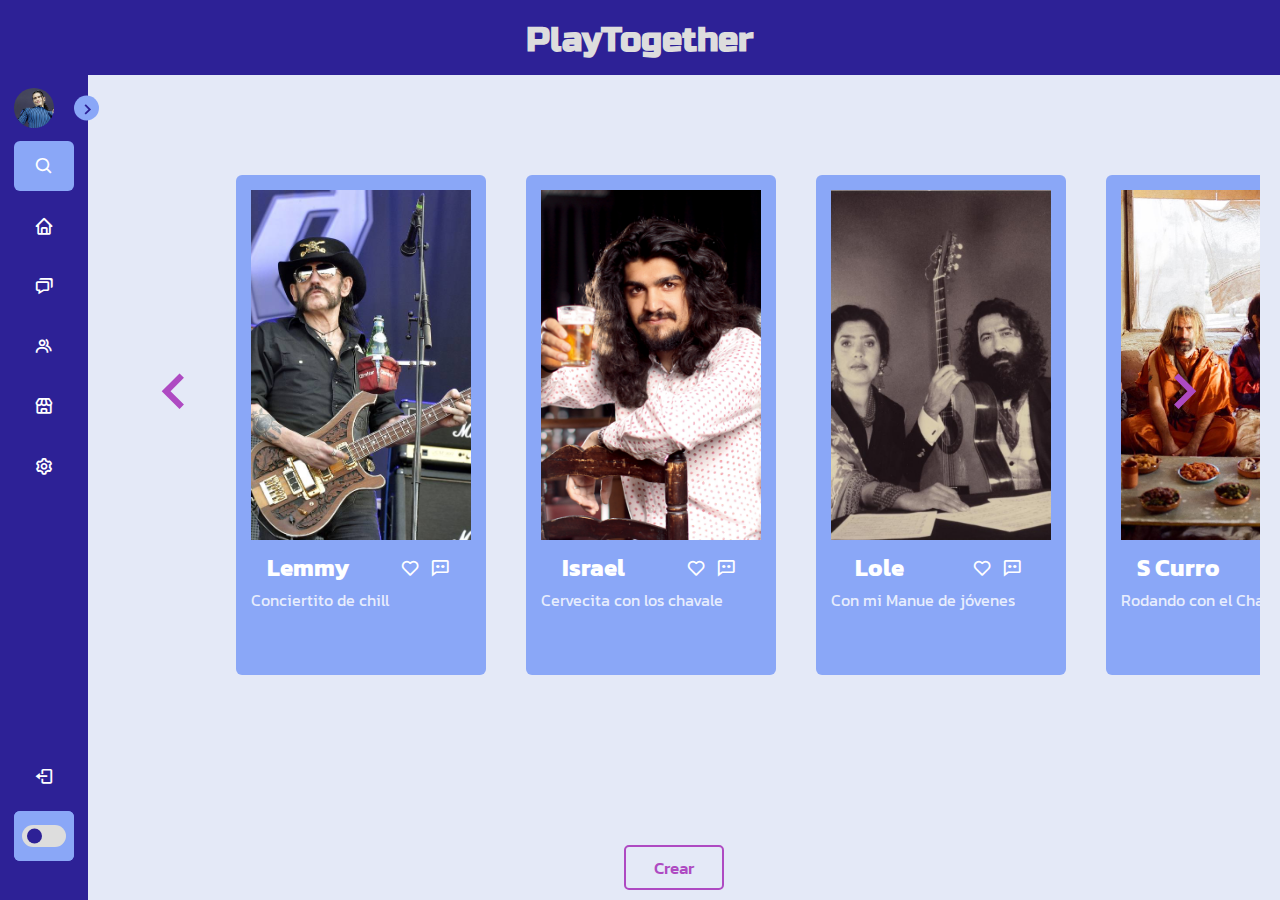
==== index.html @ 4ceff741 "Add files via upload" ====
<!DOCTYPE html>
<html lang="es">

<head>
  <meta charset="UTF-8">
  <meta http-equiv="X-UA-Compatible" content="IE=edge">
  <meta name="viewport" content="width=device-width, initial-scale=1.0">
  <link href='https://unpkg.com/boxicons@2.1.4/css/boxicons.min.css' rel='stylesheet'>
  <link rel="stylesheet" href="style.css">
  <title>NavBar</title>
</head>

<body>
  <!--HEADER-->
  <header class="cabecera">
    <h1>PlayTogether</h1>
  </header>
  <nav class="sidebar close">
    <header class="nav">
      <div class="image-text">
        <span class="image">
          <img src="img/user0.jpg" alt="user">
        </span>

        <div class="text header-text">
          <span class="name">Rosalia</span>
          <span class="profession">Motomami</span>
        </div>
      </div>

      <i class='bx bx-chevron-right toggle'></i>

    </header>

    <!--SIDEBAR-->

    <div class="menu-bar">
      <div class="menu">
        <ul>
        <li class="buscador">
          <i class='bx bx-search icon'></i>
          <input type="search" placeholder="Buscar...">
        </li>
      </ul>
        <ul class="menu-links">
          <li class="nav link">
            <a href="index.html">
              <i class='bx bx-home icon'></i>
              <span class="text nav-text">Inicio</span>
            </a>
          </li>
          <li class="nav link">
            <a href="#">
              <i class='bx bx-chat icon'></i>
              <span class="text nav-text">Mensajes</span>
            </a>
          </li>
          <li class="nav link">
            <a href="grupos.html">
              <i class='bx bx-group icon'></i>
              <span class="text nav-text">Grupos</span>
            </a>
          </li>
          <li class="nav link">
            <a href="#">
              <i class='bx bx-store icon'></i>
              <span class="text nav-text">Mercadillo</span>
            </a>
          </li>
          <li class="nav link">
            <a href="config.html">
              <i class='bx bx-cog icon'></i>
              <span class="text nav-text">Configuración</span>
            </a>
          </li>
        </ul>
      </div>

      <div class="bottom-content">
        <ul>
        <li class="">
          <a href="#">
            <i class="bx bx-log-out icon"></i>
            <span class="text nav-text">Salir</span>
          </a>
        </li>
      </ul>
      <ul>
        <li class="mode">
          <div class="moon-sun">
            <i class="bx bx-moon icon moon"></i>
            <i class="bx bx-sun icon sun"></i>
          </div>
          <span class="mode-text text">Modo Oscuro</span>

          <div class="toggle-switch">
            <span class="switch"></span>
          </div>
        </li>
      </ul>
      </div>
    </div>
  </nav>
  <div class="home">
    <!--SLIDER INICIO-->
    <section class="fotos">
      <i class="bx bx-chevron-left arrow left"></i>
      <button class="pre-btn"></button>
      <i class="bx bx-chevron-right arrow right"></i>
      <button class="nxt-btn"></button>
      <div class="fotos-container">
        <div class="fotos-card">
          <div class="fotos-image">
            <a href="img/user1.jpg">
              <img src="img/user1.jpg" class="fotos-thumb" alt="">
            </a>
          </div>
          <div class="fotos-info">
            <div class="fotos-header">
              <h2 class="fotos-user">Lemmy </h2>
              <div class="fotos-icon">
                <i class='bx bx-heart like'></i>
                <i class='bx bx-comment-dots comment'></i>
              </div>
            </div>
            <p class="fotos-short-description">Conciertito de chill</p>
          </div>
        </div>
        <div class="fotos-card">
          <div class="fotos-image">
            <a href="img/user2.jpg">
              <img src="img/user2.jpg" class="fotos-thumb" alt="">
            </a>
          </div>
          <div class="fotos-info">
            <div class="fotos-header">
              <h2 class="fotos-user">Israel</h2>
              <div class="fotos-icon">
                <i class='bx bx-heart like'></i>
                <i class='bx bx-comment-dots comment'></i>
              </div>
            </div>
            <p class="fotos-short-description">Cervecita con los chavale</p>
          </div>
        </div>
        <div class="fotos-card">
          <div class="fotos-image">
            <a href="img/user3.jpg">
              <img src="img/user3.jpg" class="fotos-thumb" alt="">
            </a>
          </div>
          <div class="fotos-info">
            <div class="fotos-header">
              <h2 class="fotos-user">Lole</h2>
              <div class="fotos-icon">
                <i class='bx bx-heart like'></i>
                <i class='bx bx-comment-dots comment'></i>
              </div>
            </div>
            <p class="fotos-short-description">Con mi Manue de jóvenes</p>
          </div>
        </div>
        <div class="fotos-card">
          <div class="fotos-image">
            <a href="img/user4.jpg">
              <img src="img/user4.jpg" class="fotos-thumb" alt="">
            </a>
          </div>
          <div class="fotos-info">
            <div class="fotos-header">
              <h2 class="fotos-user">S Curro</h2>
              <div class="fotos-icon">
                <i class='bx bx-heart like'></i>
                <i class='bx bx-comment-dots comment'></i>
              </div>
            </div>
            <p class="fotos-short-description">Rodando con el Chaparro</p>
          </div>
        </div>
        <div class="fotos-card">
          <div class="fotos-image">
            <a href="img/user5.jpg">
              <img src="img/user5.jpg" class="fotos-thumb" alt="">
            </a>
          </div>
          <div class="fotos-info">
            <div class="fotos-header">
              <h2 class="fotos-user">Al Cisneros</h2>
              <div class="fotos-icon">
                <i class='bx bx-heart like'></i>
                <i class='bx bx-comment-dots comment'></i>
              </div>
            </div>
            <p class="fotos-short-description">Me faltan mástiles hehe</p>
          </div>
        </div>
        <div class="fotos-card">
          <div class="fotos-image">
            <a href="img/user6.jpg">
              <img src="img/user6.jpg" class="fotos-thumb" alt="">
            </a>
          </div>
          <div class="fotos-info">
            <div class="fotos-header">
              <h2 class="fotos-user">Nacio</h2>
              <div class="fotos-icon">
                <i class='bx bx-heart like'></i>
                <i class='bx bx-comment-dots comment'></i>
              </div>
            </div>
            <p class="fotos-short-description">Primer concierto ;)</p>
          </div>
        </div>
        <div class="fotos-card">
          <div class="fotos-image">
            <a href="img/user7.jpg">
              <img src="img/user7.jpg" class="fotos-thumb" alt="">
            </a>
          </div>
          <div class="fotos-info">
            <div class="fotos-header">
              <h2 class="fotos-user">Manolo Sanlúcar</h2>
              <div class="fotos-icon">
                <i class='bx bx-heart like'></i>
                <i class='bx bx-comment-dots comment'></i>
              </div>
            </div>
            <p class="fotos-short-description">Por siempre maestro</p>
          </div>
        </div>
        <div class="fotos-card">
          <div class="fotos-image">
            <a href="img/user8.jpg">
              <img src="img/user8.jpg" class="fotos-thumb" alt="">
            </a>
          </div>
          <div class="fotos-info">
            <div class="fotos-header">
              <h2 class="fotos-user">blasfem0</h2>
              <div class="fotos-icon">
                <i class='bx bx-heart like'></i>
                <i class='bx bx-comment-dots comment'></i>
              </div>
            </div>
            <p class="fotos-short-description">Cuidando la viña</p>
          </div>
        </div>
        <div class="fotos-card">
          <div class="fotos-image">
            <a href="img/user9.jpg">
              <img src="img/user9.jpg" class="fotos-thumb" alt="">
            </a>
          </div>
          <div class="fotos-info">
            <div class="fotos-header">
              <h2 class="fotos-user">Mj Llergo</h2>
              <div class="fotos-icon">
                <i class='bx bx-heart like'></i>
                <i class='bx bx-comment-dots comment'></i>
              </div>
            </div>
            <p class="fotos-short-description">Oleee mi Goyaa :D</p>
          </div>
        </div>
        <div class="fotos-card">
          <div class="fotos-image">
            <a href="img/user10.jpg">
              <img src="img/user10.jpg" class="fotos-thumb" alt="">
            </a>
          </div>
          <div class="fotos-info">
            <div class="fotos-header">
              <h2 class="fotos-user">Antonio</h2>
              <div class="fotos-icon">
                <i class='bx bx-heart like'></i>
                <i class='bx bx-comment-dots comment'></i>
              </div>
            </div>
            <p class="fotos-short-description">Mejor que en brazos</p>
          </div>
        </div>
        <div class="fotos-card">
          <div class="fotos-image">
            <a href="img/user11.jpg">
              <img src="img/user11.jpg" class="fotos-thumb" alt="">
            </a>
          </div>
          <div class="fotos-info">
            <div class="fotos-header">
              <h2 class="fotos-user">Morente</h2>
              <div class="fotos-icon">
                <i class='bx bx-heart like'></i>
                <i class='bx bx-comment-dots comment'></i>
              </div>
            </div>
            <p class="fotos-short-description">Por mi barrio...</p>
          </div>
        </div>
      </div>
    </section>
    <button class="btn-crear">Crear</button>
  </div>
  <script src="script.js"></script>
</body>

</html>
---- style.css ----
@import url('https://fonts.googleapis.com/css2?family=Kanit:wght@300;400;500;600;700&display=swap');

@import url('https://fonts.googleapis.com/css2?family=Kanit:wght@300;400;500;600;700&family=Russo+One&display=swap');


* {
    margin: 0;
    padding: 0;
    box-sizing: border-box;
    scrollbar-width: none;
}

:root {
    /* COLORES */
    --body-color: #E4E9F7;
    --sidebar-color: #2d2196;
    --primary-color: #8aa7f7;
    --primary-color-light: #8aa7f7;
    --second-color:#ae4ac2;
    --toggle-color: #DDD;
    --text-color: #ffffff;
    --text2-color: #2d2196;

    /* TRANSICIONES */
    --tran-02: all 0.2s ease;
    --tran-03: all 0.3s ease;
    --tran-04: all 0.4s ease;
    --tran-05: all 0.5s ease;
}

header.cabecera{
    position: fixed;
    top: 0;
    left: 0;
    width: 100%;
    height: 75px;
    text-align: center;
    background: var(--sidebar-color);
    color: var(--toggle-color);
    font-size: 17px;
    transition: var(--tran-05);
    z-index: 100;
}

header h1{
    margin-top: 20px;
    font-family: 'Russo One', sans-serif;
}

body {
    font-family: 'Kanit', sans-serif;
    height: 100vh;
    background: var(--body-color);
    transition: var(--tran-03);
}

body.dark{
    --body-color: #18191a;
    --sidebar-color: #242526;
    --primary-color: #3a3b3c;
    --primary-color-light: #3a3b3c;
    --second-color:#fff;
    --toggle-color: #fff;
    --text-color: #ccc;
    --text2-color: #ccc;
}

/* SIDEBAR */
.sidebar {
    position: fixed;
    bottom: 0;
    left: 0;
    height: calc(100% - 75px);
    width: 250px;
    padding: 10px 14px;
    background: var(--sidebar-color);
    transition: var(--tran-05);
    z-index: 100;
}

.sidebar.close{
    width: 88px;
}

/* CSS REUSABLE */
.sidebar .text {
    font-size: 16px;
    font-weight: 500;
    color: var(--text-color);
    transition: var(--tran-05);
    white-space: nowrap;
    opacity: 1;
}

.sidebar.close .text{
    opacity: 0;
}

.sidebar .image {
    min-width: 60px;
    display: flex;
    align-items: center;
}

.sidebar li {
    height: 50px;
    margin-top: 10px;
    list-style: none;
    display: flex;
    align-items: center;
}

.sidebar li .icon {
    display: flex;
    align-items: center;
    justify-content: center;
    min-width: 60px;
    font-size: 20px;
}

.sidebar li .icon,
.sidebar li .text {
    color: var(--text-color);
    transition: var(--tran-02);
}

.sidebar header{
    position: relative;
}



.sidebar .image-text img {
    width: 40px;
    height: 40px;
    object-fit: cover;
    border-radius: 50%;
}

.sidebar header .image-text {
    display: flex;
    align-items: center;

}

header .image-text .header-text {
    display: flex;
    flex-direction: column;
}

.header-text .name {
    font-weight: 600;
}


.header-text .profession {
    margin-top: -2px;
}

.sidebar header .toggle {
    position: absolute;
    top: 50%;
    right: -25px;
    transform: translateY(-50%)  rotate(180deg);
    height: 25px;
    width: 25px;
    background: var(--primary-color);
    display: flex;
    align-items: center;
    justify-content: center;
    border-radius: 50%;
    color: var(--sidebar-color);
    font-size: 22px;
    z-index: 200;
}

.sidebar.close header .toggle{
    transform: translateY(-50%);
}

body.dark .sidebar header .toggle{
    color: var(--text-color);
}

.sidebar .buscador {
    background: var(--primary-color-light);
    border-radius: 6px;
}

.buscador input {
    height: 100%;
    width: 100%;
    outline: none;
    border: none;
    border-radius: 6px;
    background: var(--primary-color-light);
    color: var(--text-color);
}

.sidebar li a{
    height: 100%;
    width: 100%;
    display: flex;
    align-items: center;
    text-decoration: none;
    border-radius: 6px;
    transition: var(--tran-04);
}

.sidebar li a:hover{
    background: var(--primary-color);
}

.sidebar li a:hover .icon,
.sidebar li a:hover .text{
    color: var(--sidebar-color);
}

body.dark .sidebar li a:hover .icon,
body.dark .sidebar li a:hover .text{
    color: var(--text-color);
}

.sidebar .menu-bar{
    height: calc(100% - 75px);
    display: flex;
    flex-direction: column;
    justify-content: space-between;
}

.sidebar .nav-links li .sub-menu{
  padding: 6px 6px 14px 80px;
  margin-top: -10px;
  background: #1d1b31;
  display: none;
}
.sidebar .nav-links li.showMenu .sub-menu{
  display: block;
}
.sidebar .nav-links li .sub-menu a{
  color: #fff;
  font-size: 15px;
  padding: 5px 0;
  white-space: nowrap;
  opacity: 0.6;
  transition: all 0.3s ease;
}
.sidebar .nav-links li .sub-menu a:hover{
  opacity: 1;
}
.sidebar.close .nav-links li .sub-menu{
  position: absolute;
  left: 100%;
  top: -10px;
  margin-top: 0;
  padding: 10px 20px;
  border-radius: 0 6px 6px 0;
  opacity: 0;
  display: block;
  pointer-events: none;
  transition: 0s;
}
.sidebar.close .nav-links li:hover .sub-menu{
  top: 0;
  opacity: 1;
  pointer-events: auto;
  transition: all 0.4s ease;
}
.sidebar .nav-links li .sub-menu .link_name{
  display: none;
}
.sidebar.close .nav-links li .sub-menu .link_name{
  font-size: 18px;
  opacity: 1;
  display: block;
}
.sidebar .nav-links li .sub-menu.blank{
  opacity: 1;
  pointer-events: auto;
  padding: 3px 20px 6px 16px;
  opacity: 0;
  pointer-events: none;
}
.sidebar .nav-links li:hover .sub-menu.blank{
  top: 50%;
  transform: translateY(-50%);
}

.menu-bar .mode{
    position: relative;
    border-radius: 6px;
    background: var(--primary-color-light);
}

.menu-bar .mode .moon-sun{
    height: 50px;
    width: 60px;
    display: flex;
    align-items: center;
}

.menu-bar .mode i{
    position: absolute;
    transition: var(--tran-03);
}

.menu-bar .mode i.sun{
    opacity: 0;
}

body.dark .menu-bar .mode i.sun{
    opacity: 1;
}

body.dark .menu-bar .mode i.moon{
    opacity: 0;
}

.menu-bar .mode .toggle-switch{
    position: absolute;
    right: 0;
    display: flex;
    align-items: center;
    justify-content: center;
    height: 100%;
    min-width: 60px;
    cursor: pointer;
    border-radius: 6px;
    background: var(--primary-color-light);

}

.toggle-switch .switch{
    position: relative;
    height: 22px;
    width: 44px;
    border-radius: 25px;
    background: var(--toggle-color);
}

.switch::before{
    content: '';
    position: absolute;
    height: 15px;
    width: 15px;
    border-radius: 50%;
    top: 50%;
    left: 5px;
    transform: translateY(-50%);
    background: var(--sidebar-color);
    transition: var(--tran-04);
}


body.dark .switch::before{
    left: 24px;
}

.home{
    position: relative;
    bottom: 0;
    height: 100%;
    left: 250px;
    width: calc(100% - 250px);
    transition: var(--tran-05);
}

.home .text{
    font-size: 30px;
    font-weight: 500;
    color: var(--text-color);
    padding: 8px 40px;
    width: calc(100% - 88px);
}

.sidebar.close ~ .home{
    left: 88px;
    width: calc(100% - 88px);

}


/* SLICER INICIO */

.content {
    width: 100%;
    position: absolute;
    top: 50%;
    transform: translateY(-50%);
    text-align: center;
    color: #fff;
  }

  .content h1 {
    font-size: 70px;
    margin-top: 80px;
  }

  .content p {
    margin: 20px auto;
    font-weight: 100;
    line-height: 25px;
  }


  /* FOTOS */

  .fotos {
    position: relative;
    overflow: hidden;
    padding: 20px;
    padding-top: 175px;
  }

  .fotos-container {
    padding: 0 10vw;
    display: flex;
    overflow-x: auto;
    scroll-behavior: smooth;
  }

  .fotos-container::-webkit-scrollbar {
    display: none;
  }

  .fotos-card {
    flex: 0 0 auto;
    width: 250px;
    height: 500px;
    margin-right: 40px;
    padding: 15px;
    background-color: var(--primary-color);
    border-radius: 6px;
  }

  .fotos-image {
    position: relative;
    width: 100%;
    height: 350px;
    overflow: hidden;
  }

  .fotos-thumb {
    width: 100%;
    height: 100%;
    object-fit: cover;
  }

  .fotos-info {
    width: 100%;
    height: 100px;
    padding-top: 10px;
  }

  .fotos-header{
    display: flex;
    justify-content: space-around;
  }

  .fotos-user {
    color: var(--text-color);

  }

  .fotos-short-description {
    width: 100%;
    height: 20px;
    line-height: 20px;
    word-wrap: break-word;
    overflow: hidden;
    opacity: 0.8;
    margin: 5px 0;
    color: var(--text-color);
  }

  .fotos-icon{
    display: flex;
    color: var(--text-color);
    font-size: 20px;
    align-items: center;
    justify-content: center;
    padding-left: 15px;
  }

  .fotos-icon .bx{
    margin: 5px;
  }

  .fotos.icon i.like{
    padding: 10px;
  }

  .fotos.icon i.comment{
    padding: 10px;
  }

  .fotos .arrow{
    font-size: 75px;
    color: var(--second-color);
    position: absolute;
    padding-top: 15%;
    z-index: 7;
  }

  .fotos .arrow {
    padding-right: 10px;
  }

  .fotos i.right{
    right: 50px;
  }

  .fotos i.left{
    left: 50px;
  }


  .pre-btn,
  .nxt-btn {
    border: none;
    width: 10vw;
    height: 100%;
    position: absolute;
    top: 0;
    display: flex;
    justify-content: center;
    align-items: center;
    cursor: pointer;
    z-index: 8;
    opacity: 0;
  }

  .pre-btn {
    left: 50px;
    transform: rotate(180deg);
  }

  .nxt-btn {
    right: 50px;
  }

  .pre-btn img,
  .nxt-btn img {
    opacity: 0.2;
  }

  .pre-btn:hover img,
  .nxt-btn:hover img {
    opacity: 1;
  }

  .btn-crear{
    position: relative;
    margin-top: 150px;
    margin-left: 45%;
    width: 100px;
    height: 45px;
    border: none;
    font-size: 17px;
    font-weight: 500;
    background: var(--body-color);
    color: var(--second-color);
    border: 2px solid var(--second-color);
    border-radius: 5px;
    cursor: pointer;
    text-decoration: none;
    text-align: center;
    font-family: 'Kanit', sans-serif;
  }


  /* CONF BAR */

  .panel{
    position: relative;
    top: 0;
  }

  .conf{
    position: fixed;
    top: 0;
    left: 255px;
    width: 250px;
    transition: var(--tran-05);
    margin-top: 200px;
  }


  .conf-bar{
    width: 250px;
  }

  .conf-bar .text {
    font-size: 16px;
    font-weight: 500;
    color: var(--text-color);
    transition: var(--tran-05);
    white-space: nowrap;
    opacity: 1;
  }

  .conf-bar li {
    height: 50px;
    margin-top: 10px;
    list-style: none;
    display: flex;
    align-items: center;
  }

  .conf-bar li .icon {
    display: flex;
    align-items: center;
    justify-content: center;
    min-width: 60px;
    font-size: 20px;
  }

  .conf-bar li .icon,
  .conf-bar li .text {
    color: var(--text2-color);
    transition: var(--tran-02);
  }

  .conf-bar li a{
    height: 100%;
    width: 100%;
    display: flex;
    align-items: center;
    text-decoration: none;
    border-radius: 6px;
    transition: var(--tran-04);
  }

  .conf-bar li a:hover{
    background: var(--primary-color);
  }

  .config{
    position: fixed;
    width: 450px;
    border-radius: 16px;
    top: 180px;
    left: 730px;
    color: var(--text2-color);
  }


  .form-musica select{
    position: relative;
    width: 150px;
    height: 40px;
    background-color: var(--primary-color);
    border-radius: 5px;
    border: none;
    margin-left: 20px;
    text-align: center;
    font-family: 'Kanit', sans-serif;
    color: var(--text2-color);
    margin-bottom: 15px;
  }

  .form-musica select option{
    text-align: center;
    font-family: 'Kanit', sans-serif;
    color: var(--text2-color);
  }

  .guardar-button{
    margin-top: 50px;
    margin-left: 150px;
  }

  .guardar-button a{
    font-family: 'Kanit', sans-serif;
    margin-top: 13px;
    height: 45px;
    border: none;
    font-size: 17px;
    font-weight: 400;
    background: var(--sidebar-color);
    color:  var(--text-color);
    border-radius: 5px;
    cursor: pointer;
    text-decoration: none;
    text-align: center;
    padding: 10px;
    justify-content: space-between;
  }

/*LOGIN REG*/


.reg{
  position: fixed;
  background: #fff;
  width: 450px;
  border-radius: 16px;
  box-shadow: 0 0 128px 0 rgba(0, 0, 0, 0.1),
  0 32px 64px -48px rgba(0, 0, 0, 0.5);
  top: 250px;
  left: 400px;
  color: var(--text2-color);
}

.log{
  position: fixed;
  background: #fff;
  width: 450px;
  border-radius: 16px;
  box-shadow: 0 0 128px 0 rgba(0, 0, 0, 0.1),
  0 32px 64px -48px rgba(0, 0, 0, 0.5);
  top: 250px;
  left: 1050px;
  color: var(--text2-color);
}


.form{
  padding: 25px 30px;
}

.form header{
  font-size: 25px;
  font-weight: 600;
  padding-bottom: 10px;
  border-bottom: 1px solid #e6e6e6;
}

.form form{
  margin: 20px 0;
}


.form form .name-details{
  display: flex;
}

.form .name-details .field:first-child{
  margin-right: 10px;
}

.form .name-details .field:last-child{
  margin-left: 10px;
}

.form form .field{
  display: flex;
  position: relative;
  flex-direction: column;
  margin-bottom: 10px;
}

.form form .field label{
  margin-bottom: 2px;
}

.form form .field input{
  outline: none;
}

.form form .input input{
  height: 40px;
  width: 100%;
  font-size: 16px;
  padding: 0 10px;
  border: 1px solid #ccc;
  border-radius: 5px;
}


.form form .button a{
  font-family: 'Kanit', sans-serif;
  margin-top: 13px;
  height: 45px;
  border: none;
  font-size: 17px;
  font-weight: 400;
  background: var(--sidebar-color);
  color:  var(--text-color);
  border-radius: 5px;
  cursor: pointer;
  text-decoration: none;
  text-align: center;
  padding: 10px;
}


.form .link{
  text-align: center;
  margin: 10px 0;
  font-size: 17px;
}

.form .link a{
  color: var(--sidebar-color);
}

.form .link a:hover{
  text-decoration: underline;
}


/*GRUPOS*/
.home .grupos{
  justify-content: center;
}

.grupos {
  position: absolute;
  overflow: hidden;
  padding: 20px;
  padding-top: 175px;
  margin-left: 200px;
}

.grupos-container {
  padding: 0 10vw;
  overflow-x: auto;
  scroll-behavior: smooth;
  flex-direction: column;
}

.grupos-container::-webkit-scrollbar {
  display: none;
}

.grupos-card {
  display: flex;
  width: 900px;
  height: 250px;
  margin-right: 40px;
  padding: 15px;
  background-color: var(--primary-color);
  border-radius: 6px;
  margin-bottom: 50px;
}

.grupos .image {
  display: flex;
  align-items: center;
}

.grupos-thumb {
  max-width: 300px;
  max-height: 300px;
  object-fit: cover;
  margin: 10px;
  border-radius: 5px;
}

.grupos-info {
  width: 100%;
  height: 100px;
  padding-top: 10px;
}

.grupos-header{
  display: flex;
  color: var(--text-color);
}

.grupos-short-description {
  display: flex;
  width: 500px;
  height: 80%;
  line-height: 20px;
  word-wrap: break-word;
  overflow: hidden;
  opacity: 0.8;
  margin-left: 10px;
  margin-top: 25px;
  color: var(--text-color);
}

.grupos .button a{
  padding: 10px 40px;
  display: flex;
  width: 150px;
  font-family: 'Kanit', sans-serif;
  margin-top: 22px;
  height: 45px;
  border: none;
  font-size: 17px;
  font-weight: 400;
  background: var(--sidebar-color);
  color:  var(--text-color);
  border-radius: 5px;
  cursor: pointer;
  text-decoration: none;
  text-align: center;
  margin-left: 390px;
}


/*CLASES*/


.clases {
  position: relative;
  overflow: hidden;
  padding: 20px;
  padding-top: 175px;
  margin-top: 100px;
}

.clases-container {
  padding: 0 10vw;
  display: flex;
  overflow-x: auto;
  scroll-behavior: smooth;
}

.clases-container::-webkit-scrollbar {
  display: none;
}

.clases-card {
  width: 300px;
  height: 500px;
  margin-right: 40px;
  padding: 15px;
  background-color: var(--primary-color);
  border-radius: 6px;
  color: var(--text-color);
}

.clases-image {
  position: relative;
  width: 100%;
  height: 250px;
  overflow: hidden;
}

.clases-thumb {
  width: 100%;
  height: 100%;
  object-fit: cover;
}

.clases-info {
  width: 100%;
  height: 100px;
  padding-top: 10px;
}

.clases-header{
  display: flex;
  justify-content: space-around;
}

.clases-lvl {
  opacity: 0.8;
}

.clases-short-description {
  display: flex;
  width: 220px;
  height: 110px;
  line-height: 20px;
  word-wrap: break-word;
  overflow: hidden;
  opacity: 0.8;
  margin: 5px 0;
  color: var(--text-color);
}

.clases-icon{
  display: flex;
  color: var(--text-color);
  font-size: 20px;
  align-items: center;
  justify-content: center;
  padding-left: 15px;
}

.clases-icon .bx{
  margin: 5px;
}

.clases.icon i.like{
  padding: 10px;
}

.clases.icon i.comment{
  padding: 10px;
}

.clases .arrow{
  font-size: 75px;
  color: var(--second-color);
  position: absolute;
  padding-top: 15%;
  z-index: 7;
}

.clases .arrow {
  padding-right: 10px;
}

.clases i.right{
  right: 50px;
}

.clases i.left{
  left: 50px;
}

.clases-button{
  margin-top: 100px;
  margin-left: 95px;
  width: 0;
  height: 0;
}



.clases-button a{
  padding: 10px 40px;
  display: flex;
  width: 150px;
  font-family: 'Kanit', sans-serif;
  height: 45px;
  border: none;
  font-size: 17px;
  font-weight: 400;
  background: var(--sidebar-color);
  color:  var(--text-color);
  border-radius: 5px;
  cursor: pointer;
  text-decoration: none;
  text-align: center;
  margin-left: -42px;
  margin-top: -30px;
}
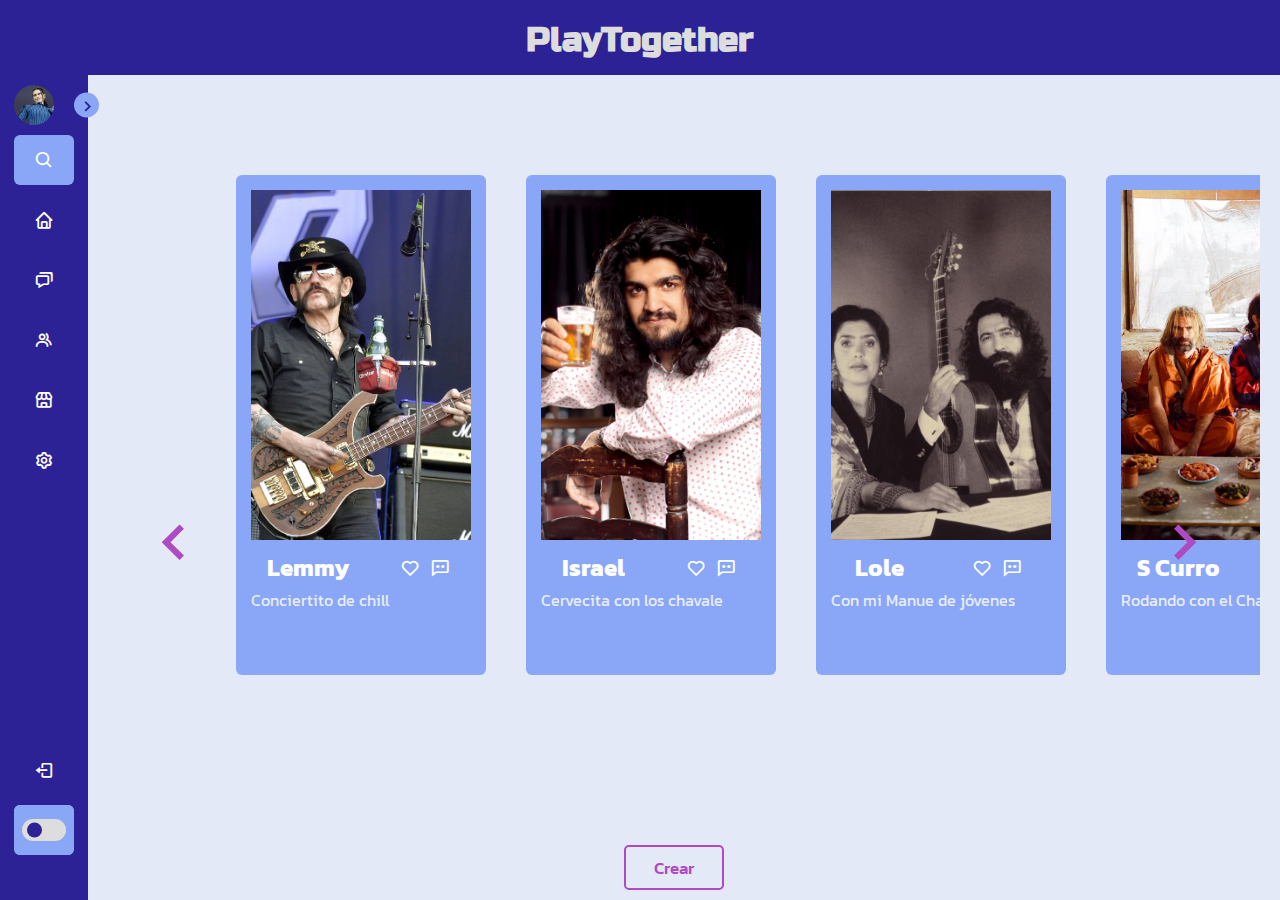
==== commit a882dd03: "Add files via upload" ====
--- a/index.html
+++ b/index.html
@@ -7,7 +7,7 @@
   <meta name="viewport" content="width=device-width, initial-scale=1.0">
   <link href='https://unpkg.com/boxicons@2.1.4/css/boxicons.min.css' rel='stylesheet'>
   <link rel="stylesheet" href="style.css">
-  <title>NavBar</title>
+  <title>PlayTogether - Inicio</title>
 </head>
 
 <body>
--- a/style.css
+++ b/style.css
@@ -93,7 +93,7 @@
 }
 
 .sidebar.close .text{
-    opacity: 0;
+    display: none;
 }
 
 .sidebar .image {
@@ -498,7 +498,7 @@
     font-size: 75px;
     color: var(--second-color);
     position: absolute;
-    padding-top: 15%;
+    padding-top: 330px;
     z-index: 7;
   }
 
@@ -531,12 +531,12 @@
   }
 
   .pre-btn {
-    left: 50px;
+    left: 51px;
     transform: rotate(180deg);
   }
 
   .nxt-btn {
-    right: 50px;
+    right: 62px;
   }
 
   .pre-btn img,
@@ -636,11 +636,10 @@
   }
 
   .config{
-    position: fixed;
+    position: relative;
     width: 450px;
-    border-radius: 16px;
-    top: 180px;
-    left: 730px;
+    top: 85px;
+    left: 370px;
     color: var(--text2-color);
   }
 
@@ -989,7 +988,7 @@
   font-size: 75px;
   color: var(--second-color);
   position: absolute;
-  padding-top: 15%;
+  padding-top:330px;
   z-index: 7;
 }
 
@@ -1032,3 +1031,237 @@
   margin-left: -42px;
   margin-top: -30px;
 }
+
+
+/*LECCIONES*/
+
+/*BREADCRUMBS*/
+
+.breadcrumbs{
+  position: relative;
+  top: 150px;
+  left: 150px;
+}
+
+.breadcrumbs ul{
+  list-style: none;
+}
+
+.breadcrumbs ul li{
+  display: inline-block;
+}
+
+.breadcrumbs ul li a{
+  width: 150px;
+  display: block;
+  height: 50px;
+  background-color: var(--sidebar-color);
+  text-align: center;
+  position: relative;
+  padding: 10px;
+  text-decoration: none;
+  color: var(--text-color);
+  border-radius: 5px;
+}
+
+.breadcrumbs ul li:first-child a{
+  background-color: var(--body-color);
+  color: var(--text2-color);
+  border: solid 1px var(--text2-color)
+}
+
+.breadcrumbs ul li a{
+  width: 150px;
+  display: block;
+  height: 50px;
+  background-color: var(--sidebar-color);
+  text-align: center;
+  position: relative;
+  padding: 10px;
+  text-decoration: none;
+  color: var(--text-color);
+  border-radius: 5px;
+}
+
+.breadcrumbs ul li a.active {
+  background-color: var(--primary-color);
+  color: var(--text2-color);
+}
+
+.wrap-video{
+  position: relative;
+  top: 150px;
+  left: 300px;
+  padding-bottom: 40px;
+  color: var(--text2-color);
+}
+ .wrap-video iframe{
+  width: 1024px;
+  height: 700px;
+  border: none;
+  border-radius: 5px;
+ }
+
+ .wrap-video p{
+  margin: 20px;
+  width: 1024px;
+ }
+
+
+ /* PUNTOS DE CORTE */
+ @media screen and (max-width:1500px){
+  .reg{
+    left: 24vw;
+    top: 15vh;
+  }
+
+  .log{
+    left: 24vw;
+    top: 590px;
+    margin-top: 30px;
+  }
+ }
+
+
+ @media screen and (max-width: 412px){
+   /* LOGIN */
+  .reg{
+    width: 400px;
+    left: 6px;
+    top: 77px;
+  }
+
+  .log{
+    width: 400px;
+    left: 6px;
+    top: 590px;
+  }
+
+  /* INDEX */
+
+  .sidebar header .toggle{
+    display: none;
+  }
+
+  .fotos{
+    padding-left: 0px;
+    margin-left: 4px;
+  }
+
+  .pre-btn{
+    left: 0px;
+  }
+
+  .nxt-btn{
+    right: 0px;
+  }
+
+  .fotos i.left{
+    left: 0px;
+    top: 490px;
+  }
+
+  .fotos i.right{
+    right: 0px;
+    top: 490px;
+    padding-right: 0px;
+  }
+
+  .btn-crear{
+    margin-left: 37%;
+  }
+
+  /* CLASES */
+
+
+  .grupos{
+    left: 0px;
+    margin-left: 0px;
+    padding-left: 0px;
+  }
+
+  .grupos-container{
+    padding: 0 1vw;
+  }
+
+  .grupos-card{
+    width: 314px;
+    height: 222px;
+  }
+
+  .grupos-thumb{
+    max-width: 260px;
+  }
+
+  .grupos-info{
+    display: none;
+  }
+
+  /* CONFIG */
+
+  .conf{
+    left: 90px;
+    text-align: center;
+    width: 60px;
+    z-index: 1;
+  }
+
+  .conf-bar .text{
+    display: none;
+  }
+
+  .config{
+    width: 280px;
+    left: 76px;
+  }
+
+  .guardar-button{
+    margin-left: 50px;
+  }
+
+
+
+  /* GUITARRA */
+
+  .clases{
+    padding-left: 0px;
+    margin-left: 4px;
+  }
+
+  .clases i.left{
+    left: 0px;
+    top: 490px;
+  }
+
+  .clases i.right{
+    right: 0px;
+    top: 490px;
+    padding-right: 0px;
+  }
+
+  /* LECCION */
+
+  .breadcrumbs{
+    top: 90px;
+    left: 8px;
+  }
+
+  .breadcrumbs ul li{
+    padding: 2px;
+  }
+
+  .wrap-video{
+    top: 130px;
+    left: 12px;
+  }
+
+  .wrap-video iframe{
+    width: 300px;
+    height: auto;
+  }
+
+  .wrap-video p{
+    width: 260px;
+  }
+
+ }
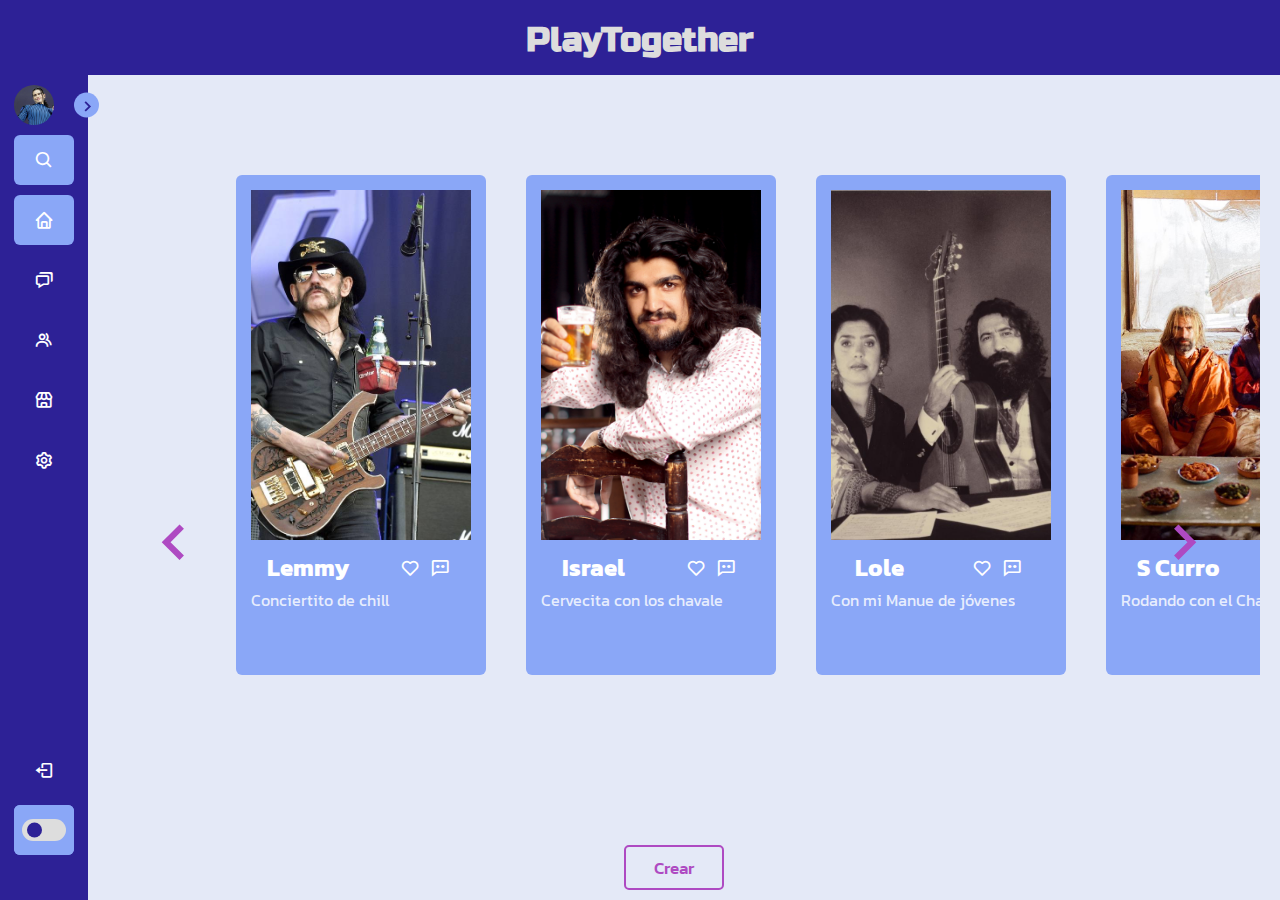
==== commit 51096a62: "Add files via upload" ====
--- a/index.html
+++ b/index.html
@@ -44,7 +44,7 @@
       </ul>
         <ul class="menu-links">
           <li class="nav link">
-            <a href="index.html">
+            <a href="index.html" class="active">
               <i class='bx bx-home icon'></i>
               <span class="text nav-text">Inicio</span>
             </a>
--- a/style.css
+++ b/style.css
@@ -205,6 +205,10 @@
     text-decoration: none;
     border-radius: 6px;
     transition: var(--tran-04);
+}
+
+.sidebar li a.active{
+  background: var(--primary-color);
 }
 
 .sidebar li a:hover{
@@ -579,7 +583,7 @@
   .conf{
     position: fixed;
     top: 0;
-    left: 255px;
+    left: 17vw;
     width: 250px;
     transition: var(--tran-05);
     margin-top: 200px;
@@ -639,7 +643,7 @@
     position: relative;
     width: 450px;
     top: 85px;
-    left: 370px;
+    left: 21vw;
     color: var(--text2-color);
   }
 
@@ -805,11 +809,10 @@
 }
 
 .grupos {
-  position: absolute;
+  display: flex;
   overflow: hidden;
   padding: 20px;
   padding-top: 175px;
-  margin-left: 200px;
 }
 
 .grupos-container {
@@ -1041,6 +1044,7 @@
   position: relative;
   top: 150px;
   left: 150px;
+  margin-bottom: 15px;
 }
 
 .breadcrumbs ul{
@@ -1091,20 +1095,23 @@
 .wrap-video{
   position: relative;
   top: 150px;
-  left: 300px;
+  left: 20%;
   padding-bottom: 40px;
   color: var(--text2-color);
 }
  .wrap-video iframe{
-  width: 1024px;
-  height: 700px;
+  max-width: 1024px;
+  width: 70vw;
+  max-height: 700px;
+  height: 50vh;
   border: none;
   border-radius: 5px;
  }
 
  .wrap-video p{
   margin: 20px;
-  width: 1024px;
+  max-width: 1024px;
+  width: 70vw;
  }
 
 
@@ -1117,9 +1124,36 @@
 
   .log{
     left: 24vw;
-    top: 590px;
+    top: 620px;
     margin-top: 30px;
   }
+ }
+
+ @media screen and (max-width: 700px) {
+  .conf-bar .text{
+    display: none;
+  }
+
+ }
+
+ @media screen and (max-width: 1150px) {
+  .grupos-card{
+    width: 500px;
+    height: 345px;
+  }
+
+  .grupos-short-description {
+    width: 375px;
+    height: 108%;
+    margin-left: -266px;
+    margin-top: 182px;
+  }
+
+  .grupos .button a{
+    margin-top: -272px;
+    margin-left: -4px;
+  }
+
  }
 
 
@@ -1178,6 +1212,13 @@
     left: 0px;
     margin-left: 0px;
     padding-left: 0px;
+    padding-right: 0px;
+  }
+
+  .grupos-header{
+    position: relative;
+    top: 178px;
+    left: -269px;
   }
 
   .grupos-container{
@@ -1186,14 +1227,15 @@
 
   .grupos-card{
     width: 314px;
-    height: 222px;
+    height: 243px;
   }
 
   .grupos-thumb{
     max-width: 260px;
   }
 
-  .grupos-info{
+  .grupos-info p,
+  .grupos-info .button a{
     display: none;
   }
 
@@ -1206,9 +1248,6 @@
     z-index: 1;
   }
 
-  .conf-bar .text{
-    display: none;
-  }
 
   .config{
     width: 280px;
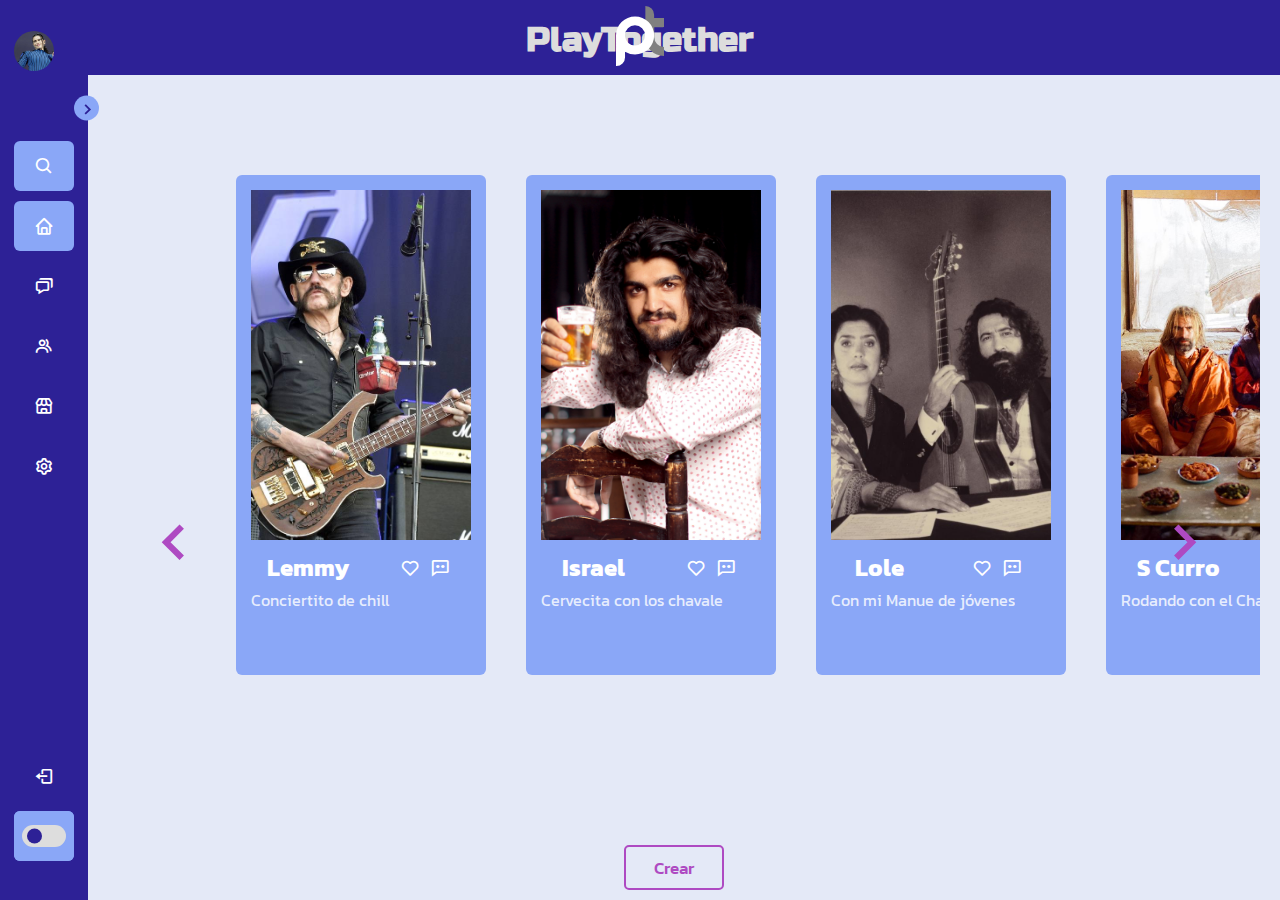
==== commit d6a628da: "Add files via upload" ====
--- a/index.html
+++ b/index.html
@@ -7,19 +7,27 @@
   <meta name="viewport" content="width=device-width, initial-scale=1.0">
   <link href='https://unpkg.com/boxicons@2.1.4/css/boxicons.min.css' rel='stylesheet'>
   <link rel="stylesheet" href="style.css">
+  <link rel="shortcut icon" href="media/img/favicon.ico" type="image/x-icon">
   <title>PlayTogether - Inicio</title>
 </head>
 
 <body>
   <!--HEADER-->
+  <audio src="media/audios/bk-sound.mp3" type="audio/mp3" autoplay loop>
+  </audio>
   <header class="cabecera">
     <h1>PlayTogether</h1>
+    <picture>
+      <img class="logo" src="media/img/playtogether1.svg" alt="logo">
+    </picture>
   </header>
   <nav class="sidebar close">
     <header class="nav">
       <div class="image-text">
         <span class="image">
-          <img src="img/user0.jpg" alt="user">
+          <picture>
+            <img src="media/img/user0.jpg" alt="user">
+          </picture>
         </span>
 
         <div class="text header-text">
@@ -111,8 +119,10 @@
       <div class="fotos-container">
         <div class="fotos-card">
           <div class="fotos-image">
-            <a href="img/user1.jpg">
-              <img src="img/user1.jpg" class="fotos-thumb" alt="">
+            <a href="media/img/user1.jpg">
+              <picture>
+                <img src="media/img/user1.jpg" class="fotos-thumb" alt="user1">
+              </picture>
             </a>
           </div>
           <div class="fotos-info">
@@ -128,8 +138,10 @@
         </div>
         <div class="fotos-card">
           <div class="fotos-image">
-            <a href="img/user2.jpg">
-              <img src="img/user2.jpg" class="fotos-thumb" alt="">
+            <a href="media/img/user2.jpg">
+              <picture>
+                <img src="media/img/user2.jpg" class="fotos-thumb" alt="user2">
+              </picture>
             </a>
           </div>
           <div class="fotos-info">
@@ -145,8 +157,10 @@
         </div>
         <div class="fotos-card">
           <div class="fotos-image">
-            <a href="img/user3.jpg">
-              <img src="img/user3.jpg" class="fotos-thumb" alt="">
+            <a href="media/img/user3.jpg">
+              <picture>
+                <img src="media/img/user3.jpg" class="fotos-thumb" alt="user3">
+              </picture>
             </a>
           </div>
           <div class="fotos-info">
@@ -162,8 +176,10 @@
         </div>
         <div class="fotos-card">
           <div class="fotos-image">
-            <a href="img/user4.jpg">
-              <img src="img/user4.jpg" class="fotos-thumb" alt="">
+            <a href="media/img/user4.jpg">
+              <picture>
+                <img src="media/img/user4.jpg" class="fotos-thumb" alt="user4">
+              </picture>
             </a>
           </div>
           <div class="fotos-info">
@@ -179,8 +195,10 @@
         </div>
         <div class="fotos-card">
           <div class="fotos-image">
-            <a href="img/user5.jpg">
-              <img src="img/user5.jpg" class="fotos-thumb" alt="">
+            <a href="media/img/user5.jpg">
+              <picture>
+                <img src="media/img/user5.jpg" class="fotos-thumb" alt="user5">
+              </picture>
             </a>
           </div>
           <div class="fotos-info">
@@ -196,8 +214,10 @@
         </div>
         <div class="fotos-card">
           <div class="fotos-image">
-            <a href="img/user6.jpg">
-              <img src="img/user6.jpg" class="fotos-thumb" alt="">
+            <a href="media/img/user6.jpg">
+              <picture>
+                <img src="media/img/user6.jpg" class="fotos-thumb" alt="user6">
+              </picture>
             </a>
           </div>
           <div class="fotos-info">
@@ -213,8 +233,10 @@
         </div>
         <div class="fotos-card">
           <div class="fotos-image">
-            <a href="img/user7.jpg">
-              <img src="img/user7.jpg" class="fotos-thumb" alt="">
+            <a href="media/img/user7.jpg">
+              <picture>
+                <img src="media/img/user7.jpg" class="fotos-thumb" alt="user7">
+              </picture>
             </a>
           </div>
           <div class="fotos-info">
@@ -230,8 +252,10 @@
         </div>
         <div class="fotos-card">
           <div class="fotos-image">
-            <a href="img/user8.jpg">
-              <img src="img/user8.jpg" class="fotos-thumb" alt="">
+            <a href="media/img/user8.jpg">
+              <picture>
+                <img src="media/img/user8.jpg" class="fotos-thumb" alt="user8">
+              </picture>
             </a>
           </div>
           <div class="fotos-info">
@@ -247,8 +271,10 @@
         </div>
         <div class="fotos-card">
           <div class="fotos-image">
-            <a href="img/user9.jpg">
-              <img src="img/user9.jpg" class="fotos-thumb" alt="">
+            <a href="media/img/user9.jpg">
+              <picture>
+                <img src="media/img/user9.jpg" class="fotos-thumb" alt="user9">
+              </picture>
             </a>
           </div>
           <div class="fotos-info">
@@ -264,8 +290,10 @@
         </div>
         <div class="fotos-card">
           <div class="fotos-image">
-            <a href="img/user10.jpg">
-              <img src="img/user10.jpg" class="fotos-thumb" alt="">
+            <a href="media/img/user10.jpg">
+              <picture>
+                <img src="media/img/user10.jpg" class="fotos-thumb" alt="user10">
+              </picture>
             </a>
           </div>
           <div class="fotos-info">
@@ -281,8 +309,10 @@
         </div>
         <div class="fotos-card">
           <div class="fotos-image">
-            <a href="img/user11.jpg">
-              <img src="img/user11.jpg" class="fotos-thumb" alt="">
+            <a href="media/img/user11.jpg">
+              <picture>
+                <img src="media/img/user11.jpg" class="fotos-thumb" alt="user11">
+              </picture>
             </a>
           </div>
           <div class="fotos-info">
--- a/style.css
+++ b/style.css
@@ -42,9 +42,32 @@
     z-index: 100;
 }
 
+@keyframes fade-out {
+  0%{opacity: 1;}
+  100%{opacity: 0;}
+}
+
 header h1{
     margin-top: 20px;
     font-family: 'Russo One', sans-serif;
+    animation: fade-out 5s 1 forwards;
+}
+
+@keyframes fade-in {
+  0%{opacity: 0;}
+  50%{opacity: 0;}
+  100%{opacity: 1;}
+}
+
+header  .logo{
+  animation: fade-in 10s 1 forwards;
+}
+
+header picture img{
+  width: auto;
+  height: 60px;
+  position: relative;
+  top: -54px;
 }
 
 body {
@@ -690,6 +713,8 @@
     justify-content: space-between;
   }
 
+
+
 /*LOGIN REG*/
 
 
@@ -802,6 +827,55 @@
   text-decoration: underline;
 }
 
+.giflogo{
+  position: relative;
+  width: 300px;
+  height: 0px;
+  top: -270px;
+  left: 50px;
+}
+
+.giflogo img{
+  width: 100px;
+  height: 100px;
+}
+
+
+.ayuda{
+  text-align: center;
+  position: relative;
+  top: -343px;
+  margin-left: 2%;
+  width: 100px;
+}
+
+.ayuda button{
+  border: none;
+  font-family: 'Kanit', sans-serif;
+  background: var(--sidebar-color);
+  color:  var(--text-color);
+  font-size: 17px;
+  font-weight: 400;
+  padding: 10px;
+  border-radius: 5px;
+  cursor: pointer;
+}
+
+dialog[open]{
+  position: fixed;
+  width: 50%;
+  max-width: 750px;
+  top: 50%;
+  left: 30%;
+  padding: 10px;
+  border-radius: 5%;
+}
+
+dialog::backdrop{
+  background: linear-gradient(130deg, #E4E9F7, #2d2196 );
+  mix-blend-mode: color;
+}
+
 
 /*GRUPOS*/
 .home .grupos{
@@ -840,6 +914,10 @@
 .grupos .image {
   display: flex;
   align-items: center;
+}
+
+.grupos img:hover {
+  filter: drop-shadow(0 -6mm 4mm #4444dd);
 }
 
 .grupos-thumb {
@@ -926,11 +1004,24 @@
   color: var(--text-color);
 }
 
+@keyframes pulse{
+  25%  {transform: scale(0.9);}
+  75%  {transform: scale(1.0);}
+}
+
+.clases-card.pulso{
+  animation: pulse 1s ease-in infinite;
+}
+
 .clases-image {
   position: relative;
   width: 100%;
   height: 250px;
   overflow: hidden;
+}
+
+.clases img:hover{
+  filter: drop-shadow(0 -6mm 4mm #4444dd);
 }
 
 .clases-thumb {
